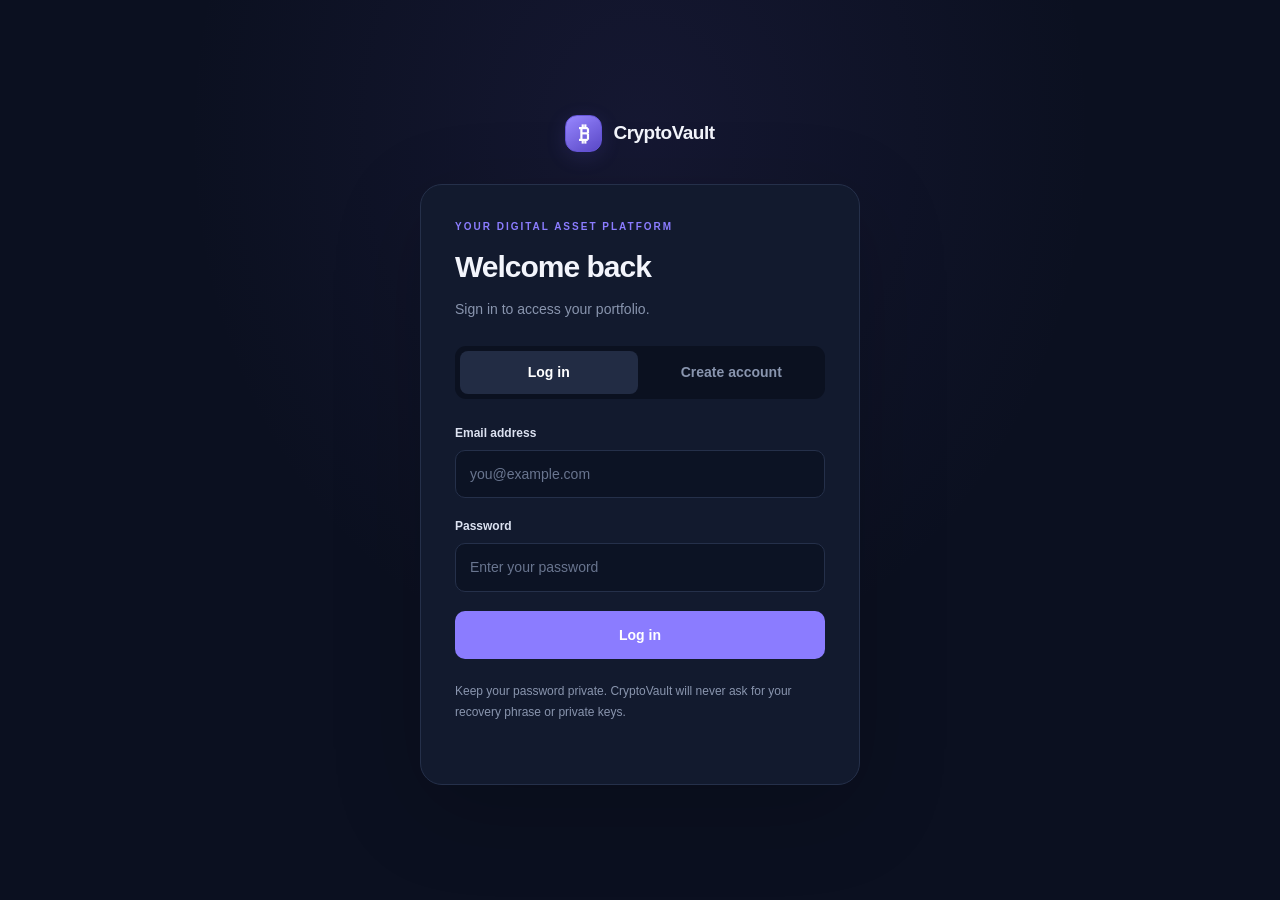
==== cryptovault/index.html @ 22710cfb "Add files via upload" ====
<!DOCTYPE html>
<html lang="en">
<head>
  <meta charset="UTF-8">
  <meta name="viewport" content="width=device-width, initial-scale=1.0">
  <meta name="theme-color" content="#0b1020">
  <title>CryptoVault | Portfolio</title>
  <link rel="stylesheet" href="style.css">
  <script type="module" src="script.js"></script>
</head>
<body>
  <section id="auth-view" class="auth-screen">
    <div class="auth-brand">
      <span class="brand-mark">₿</span>
      <span>CryptoVault</span>
    </div>

    <div class="auth-panel">
      <p class="eyebrow">YOUR DIGITAL ASSET PLATFORM</p>
      <h1 id="auth-title">Welcome back</h1>
      <p class="muted">Sign in to access your portfolio.</p>

      <div class="tabs">
        <button id="login-tab" class="tab active" type="button">Log in</button>
        <button id="signup-tab" class="tab" type="button">Create account</button>
      </div>

      <form id="auth-form">
        <label for="email">Email address</label>
        <input id="email" name="email" type="email"
          autocomplete="email" placeholder="you@example.com" required>

        <label for="password">Password</label>
        <input id="password" name="password" type="password"
          autocomplete="current-password" minlength="8"
          placeholder="Enter your password" required>

        <button id="submit-btn" class="primary" type="submit">Log in</button>
      </form>

      <p id="auth-message" class="message" role="status" aria-live="polite"></p>
      <p class="small muted">Keep your password private. CryptoVault will never ask for your recovery phrase or private keys.</p>
    </div>
  </section>
  <div id="wallet-view" class="app-shell" hidden>
    <aside class="sidebar">
      <a class="brand" href="./">
        <span class="brand-mark">₿</span>
        <span>CryptoVault</span>
      </a>

      <p class="nav-label">WORKSPACE</p>
      <nav class="navigation" aria-label="Main navigation">
        <a class="nav-item active" href="#overview">▦ <span>Overview</span></a>
        <a class="nav-item" href="#assets">◈ <span>My assets</span></a>
        <a class="nav-item" href="#activity">↔ <span>Activity</span></a>
      </nav>

      <div class="sidebar-bottom">
        <div class="profile-avatar">CV</div>
        <div class="profile-details">
          <strong>My account</strong>
          <span id="sidebar-email">Signed in</span>
        </div>
        <button id="logout-btn" class="icon-button" type="button" aria-label="Log out" title="Log out">↗</button>
      </div>
    </aside>

    <main class="dashboard" id="overview">
      <header class="page-header">
        <div>
          <p class="eyebrow">YOUR WORKSPACE</p>
          <h1>Overview</h1>
          <p class="muted">Welcome back, <span id="user-email"></span></p>
        </div>
        <div class="account-pill"><span class="status-dot"></span> Account active</div>
      </header>

      <section class="hero-card">
        <div class="hero-top">
          <div>
            <p class="hero-label">TOTAL PORTFOLIO VALUE</p>
            <p class="hero-value">$12,450.00</p>
            <span class="hero-caption">Illustrative USD valuation</span>
          </div>
          <div class="hero-symbol">₿</div>
        </div>

        <div class="hero-divider"></div>

        <div class="hero-bottom">
          <div>
            <span class="hero-caption">Portfolio</span>
            <strong>Asset overview</strong>
          </div>
          <a class="hero-link" href="#assets">View assets <span>→</span></a>
        </div>
      </section>

      <section class="stat-grid" aria-label="Portfolio summary">
        <article class="stat-card">
          <span class="stat-icon purple">◈</span>
          <p class="stat-label">Assets tracked</p>
          <h2>03</h2>
          <span class="stat-foot">Across your portfolio</span>
        </article>

        <article class="stat-card">
          <span class="stat-icon blue">↔</span>
          <p class="stat-label">Activity records</p>
          <h2>02</h2>
          <span class="stat-foot">Illustrative entries</span>
        </article>

        <article class="stat-card">
          <span class="stat-icon green">✓</span>
          <p class="stat-label">Account status</p>
          <h2 class="status-text">Active</h2>
          <span class="stat-foot">Signed-in session</span>
        </article>
      </section>

      <section id="assets" class="content-section">
        <div class="section-header">
          <div>
            <h2>Your assets</h2>
            <p class="muted">A breakdown of the portfolio</p>
          </div>
          <span class="subtle-tag">3 assets</span>
        </div>

        <div class="asset-table">
          <div class="table-head">
            <span>ASSET</span>
            <span>QUANTITY</span>
            <span>VALUE</span>
          </div>

          <article class="asset-row">
            <div class="asset-name">
              <span class="coin bitcoin">₿</span>
              <div><strong>Bitcoin</strong><span>BTC</span></div>
            </div>
            <span class="quantity">0.1200 BTC</span>
            <strong class="asset-value">$8,100.00</strong>
          </article>

          <article class="asset-row">
            <div class="asset-name">
              <span class="coin ethereum">Ξ</span>
              <div><strong>Ethereum</strong><span>ETH</span></div>
            </div>
            <span class="quantity">1.5000 ETH</span>
            <strong class="asset-value">$3,600.00</strong>
          </article>

          <article class="asset-row">
            <div class="asset-name">
              <span class="coin solana">◎</span>
              <div><strong>Solana</strong><span>SOL</span></div>
            </div>
            <span class="quantity">5.0000 SOL</span>
            <strong class="asset-value">$750.00</strong>
          </article>
        </div>
      </section>

      <section id="activity" class="content-section">
        <div class="section-header">
          <div>
            <h2>Recent activity</h2>
            <p class="muted">Portfolio activity overview</p>
          </div>
        </div>

        <div class="activity-list">
          <article class="activity-row">
            <span class="activity-icon deposit">↓</span>
            <div class="activity-description">
              <strong>Bitcoin deposit</strong>
              <span>Illustrative entry · Not on blockchain</span>
            </div>
            <strong class="positive">+$500.00</strong>
          </article>

          <article class="activity-row">
            <span class="activity-icon transfer">↗</span>
            <div class="activity-description">
              <strong>Asset transfer</strong>
              <span>Illustrative entry · Not on blockchain</span>
            </div>
            <strong class="negative">−$120.00</strong>
          </article>
        </div>
      </section>

      <footer class="dashboard-footer">
        <span>© 2026 CryptoVault</span>
        <span>Portfolio values are illustrative, not live financial balances.</span>
      </footer>
    </main>
  </div>
</body>
</html>
---- cryptovault/style.css ----
:root {
  --bg: #0b1020;
  --sidebar: #0e1426;
  --surface: #121a2e;
  --surface-hover: #18223a;
  --border: #25304a;
  --text: #f3f5fc;
  --muted: #8995ae;
  --accent: #8b7cff;
  --accent-hover: #a195ff;
  --green: #40d9a2;
  --red: #ff7185;
  --radius: 16px;
}

* {
  box-sizing: border-box;
}

html {
  scroll-behavior: smooth;
}

body {
  margin: 0;
  background: var(--bg);
  color: var(--text);
  font-family: Inter, -apple-system, BlinkMacSystemFont,
    "Segoe UI", sans-serif;
  font-size: 14px;
  line-height: 1.6;
}

button,
input {
  font: inherit;
}

button,
a {
  -webkit-tap-highlight-color: transparent;
}

a {
  color: inherit;
  text-decoration: none;
}

button {
  cursor: pointer;
}

[hidden] {
  display: none !important;
}

.muted {
  color: var(--muted);
}

.small {
  font-size: 12px;
}

.eyebrow {
  margin: 0 0 8px;
  color: var(--accent);
  font-size: 10px;
  font-weight: 800;
  letter-spacing: 2px;
}

/* BRAND */

.brand,
.auth-brand {
  display: flex;
  align-items: center;
  gap: 11px;
  font-size: 19px;
  font-weight: 750;
  letter-spacing: -0.5px;
}

.brand-mark {
  display: grid;
  width: 37px;
  height: 37px;
  place-items: center;
  border: 1px solid #6555d9;
  border-radius: 12px;
  background: linear-gradient(145deg, #9888ff, #5b49c9);
  color: white;
  font-size: 21px;
  box-shadow: 0 5px 20px #7765ff25;
}

/* AUTHENTICATION SCREEN */

.auth-screen {
  display: flex;
  min-height: 100vh;
  flex-direction: column;
  align-items: center;
  justify-content: center;
  padding: 30px 20px;
  background:
    radial-gradient(ellipse at 50% 15%, #5647a522, transparent 50%),
    var(--bg);
}

.auth-brand {
  margin-bottom: 32px;
}

.auth-panel {
  width: 100%;
  max-width: 440px;
  padding: 34px;
  border: 1px solid var(--border);
  border-radius: 22px;
  background: var(--surface);
  box-shadow: 0 25px 90px #00000030;
}

.auth-panel h1 {
  margin: 0;
  font-size: 30px;
  letter-spacing: -1px;
}

.auth-panel > .muted {
  margin: 7px 0 26px;
}

.tabs {
  display: grid;
  grid-template-columns: 1fr 1fr;
  gap: 5px;
  padding: 5px;
  margin-bottom: 25px;
  border-radius: 11px;
  background: #0b1120;
}

.tab {
  padding: 10px;
  border: 0;
  border-radius: 8px;
  background: transparent;
  color: var(--muted);
  font-weight: 650;
}

.tab.active {
  background: #222c44;
  color: white;
}

#auth-form {
  display: flex;
  flex-direction: column;
}

#auth-form label {
  margin: 0 0 7px;
  color: #dce2f1;
  font-size: 12px;
  font-weight: 650;
}

#auth-form input {
  width: 100%;
  min-height: 48px;
  margin-bottom: 19px;
  padding: 12px 14px;
  border: 1px solid var(--border);
  border-radius: 10px;
  outline: none;
  background: #0c1324;
  color: white;
  transition: border-color 0.2s, box-shadow 0.2s;
}

#auth-form input::placeholder {
  color: #69758f;
}

#auth-form input:focus {
  border-color: var(--accent);
  box-shadow: 0 0 0 3px #8b7cff20;
}

.primary {
  min-height: 48px;
  border: 0;
  border-radius: 10px;
  background: var(--accent);
  color: white;
  font-weight: 750;
  transition: background 0.2s, transform 0.2s;
}

.primary:hover {
  background: var(--accent-hover);
  transform: translateY(-1px);
}

.primary:disabled {
  cursor: not-allowed;
  opacity: 0.6;
  transform: none;
}

.message {
  color: var(--muted);
  font-size: 12px;
  overflow-wrap: anywhere;
}

.auth-panel > .small {
  margin-top: 22px;
  line-height: 1.8;
}

/* APPLICATION LAYOUT */

.app-shell {
  min-height: 100vh;
}

.sidebar {
  position: fixed;
  inset: 0 auto 0 0;
  z-index: 5;
  display: flex;
  width: 250px;
  flex-direction: column;
  padding: 30px 20px 18px;
  border-right: 1px solid var(--border);
  background: var(--sidebar);
}

.sidebar .brand {
  margin: 0 0 48px 4px;
}

.nav-label {
  margin: 0 0 13px 10px;
  color: #65718a;
  font-size: 10px;
  font-weight: 800;
  letter-spacing: 1.7px;
}

.navigation {
  display: flex;
  flex-direction: column;
  gap: 7px;
}

.nav-item {
  display: flex;
  min-height: 45px;
  align-items: center;
  gap: 13px;
  padding: 0 13px;
  border: 1px solid transparent;
  border-radius: 10px;
  color: var(--muted);
  font-weight: 600;
  transition: 0.2s;
}

.nav-item:hover {
  background: var(--surface-hover);
  color: white;
}

.nav-item.active {
  border-color: #8b7cff20;
  background: #8b7cff18;
  color: #b9afff;
}

.sidebar-bottom {
  display: flex;
  align-items: center;
  gap: 10px;
  margin-top: auto;
  padding-top: 19px;
  border-top: 1px solid var(--border);
}

.profile-avatar {
  display: grid;
  width: 37px;
  height: 37px;
  flex-shrink: 0;
  place-items: center;
  border-radius: 12px;
  background: #27324b;
  color: #c3baff;
  font-size: 12px;
  font-weight: 800;
}

.profile-details {
  display: flex;
  min-width: 0;
  flex: 1;
  flex-direction: column;
}

.profile-details strong {
  font-size: 12px;
}

.profile-details span {
  overflow: hidden;
  color: var(--muted);
  font-size: 10px;
  text-overflow: ellipsis;
  white-space: nowrap;
}

.icon-button {
  width: 32px;
  height: 32px;
  border: 1px solid var(--border);
  border-radius: 8px;
  background: transparent;
  color: var(--muted);
}

.icon-button:hover {
  background: var(--surface-hover);
  color: white;
}

/* MAIN DASHBOARD */

.dashboard {
  width: min(100% - 250px, 1450px);
  margin-left: 250px;
  padding: 42px clamp(24px, 4vw, 60px) 22px;
}

.page-header {
  display: flex;
  align-items: center;
  justify-content: space-between;
  gap: 20px;
  margin-bottom: 30px;
}

.page-header h1 {
  margin: 0;
  font-size: clamp(27px, 3vw, 35px);
  letter-spacing: -1.2px;
}

.page-header .muted {
  margin: 5px 0 0;
  overflow-wrap: anywhere;
}

.account-pill {
  display: flex;
  align-items: center;
  gap: 9px;
  padding: 9px 13px;
  border: 1px solid var(--border);
  border-radius: 30px;
  background: var(--surface);
  color: #d0d7e8;
  font-size: 11px;
  white-space: nowrap;
}

.status-dot {
  width: 7px;
  height: 7px;
  border-radius: 50%;
  background: var(--green);
  box-shadow: 0 0 12px #40d9a255;
}

/* PORTFOLIO CARD */

.hero-card {
  position: relative;
  overflow: hidden;
  padding: 30px;
  border: 1px solid #a79aff35;
  border-radius: var(--radius);
  background:
    radial-gradient(ellipse at 90% 10%, #a49aff35, transparent 45%),
    linear-gradient(120deg, #24204a, #171e38 65%, #202849);
}

.hero-card::after {
  position: absolute;
  top: -80px;
  right: -35px;
  width: 260px;
  height: 260px;
  border: 1px solid #c2b8ff12;
  border-radius: 50%;
  content: "";
  pointer-events: none;
}

.hero-top,
.hero-bottom {
  position: relative;
  z-index: 1;
  display: flex;
  align-items: center;
  justify-content: space-between;
  gap: 20px;
}

.hero-label {
  margin: 0 0 8px;
  color: #c0b9ef;
  font-size: 10px;
  font-weight: 800;
  letter-spacing: 1.5px;
}

.hero-value {
  margin: 0;
  font-size: clamp(32px, 4vw, 46px);
  font-weight: 750;
  letter-spacing: -1.8px;
  line-height: 1.3;
}

.hero-caption {
  display: block;
  margin-top: 6px;
  color: #a4acc5;
  font-size: 11px;
}

.hero-symbol {
  display: grid;
  width: 57px;
  height: 57px;
  flex-shrink: 0;
  place-items: center;
  border: 1px solid #ffffff20;
  border-radius: 17px;
  background: #ffffff0d;
  color: #d3caff;
  font-size: 32px;
}

.hero-divider {
  height: 1px;
  margin: 26px 0 20px;
  background: #ffffff17;
}

.hero-bottom strong {
  display: block;
  margin-top: 2px;
  font-size: 13px;
}

.hero-link {
  color: #c8c0ff;
  font-size: 12px;
  font-weight: 700;
}

.hero-link span {
  margin-left: 6px;
}

.hero-link:hover {
  color: white;
}

/* SUMMARY CARDS */

.stat-grid {
  display: grid;
  grid-template-columns: repeat(3, minmax(0, 1fr));
  gap: 17px;
  margin-top: 22px;
}

.stat-card {
  min-width: 0;
  padding: 21px;
  border: 1px solid var(--border);
  border-radius: 14px;
  background: var(--surface);
  transition: border-color 0.2s, transform 0.2s;
}

.stat-card:hover {
  transform: translateY(-2px);
  border-color: #4a456f;
}

.stat-icon {
  display: grid;
  width: 34px;
  height: 34px;
  place-items: center;
  border-radius: 10px;
  font-size: 17px;
}

.stat-icon.purple {
  background: #8b7cff20;
  color: #ad9fff;
}

.stat-icon.blue {
  background: #5f9bff1c;
  color: #7eb4ff;
}

.stat-icon.green {
  background: #40d9a21c;
  color: var(--green);
}

.stat-label {
  margin: 15px 0 3px;
  color: var(--muted);
  font-size: 12px;
}

.stat-card h2 {
  margin: 0;
  font-size: 25px;
  letter-spacing: -0.5px;
}

.stat-card .status-text {
  color: var(--green);
  font-size: 22px;
}

.stat-foot {
  display: block;
  margin-top: 4px;
  color: #75819b;
  font-size: 10px;
}

/* CONTENT SECTIONS */

.content-section {
  margin-top: 36px;
  scroll-margin-top: 25px;
}

.section-header {
  display: flex;
  align-items: center;
  justify-content: space-between;
  gap: 15px;
  margin-bottom: 17px;
}

.section-header h2 {
  margin: 0;
  font-size: 19px;
  letter-spacing: -0.5px;
}

.section-header .muted {
  margin: 3px 0 0;
  font-size: 12px;
}

.subtle-tag {
  padding: 6px 10px;
  border: 1px solid var(--border);
  border-radius: 8px;
  color: var(--muted);
  font-size: 11px;
}

/* ASSET TABLE */

.asset-table {
  overflow: hidden;
  border: 1px solid var(--border);
  border-radius: 14px;
  background: var(--surface);
}

.table-head,
.asset-row {
  display: grid;
  grid-template-columns: minmax(160px, 1.5fr) minmax(110px, 1fr) minmax(115px, 1fr);
  align-items: center;
  gap: 15px;
  padding: 16px 21px;
}

.table-head {
  border-bottom: 1px solid var(--border);
  background: #ffffff03;
  color: #75819b;
  font-size: 9px;
  font-weight: 800;
  letter-spacing: 1.1px;
}

.table-head span:last-child,
.asset-value {
  text-align: right;
}

.asset-row {
  min-height: 76px;
  border-bottom: 1px solid #25304a99;
  transition: background 0.2s;
}

.asset-row:last-child {
  border-bottom: 0;
}

.asset-row:hover {
  background: var(--surface-hover);
}

.asset-name {
  display: flex;
  min-width: 0;
  align-items: center;
  gap: 12px;
}

.coin {
  display: grid;
  width: 39px;
  height: 39px;
  flex-shrink: 0;
  place-items: center;
  border-radius: 50%;
  font-size: 21px;
  font-weight: 700;
}

.coin.bitcoin {
  background: #f7931a20;
  color: #f7a43e;
}

.coin.ethereum {
  background: #8997ff20;
  color: #9daaff;
}

.coin.solana {
  background: #40d9a218;
  color: #69e3be;
}

.asset-name div {
  display: flex;
  min-width: 0;
  flex-direction: column;
}

.asset-name strong,
.asset-value {
  font-size: 12px;
}

.asset-name div span,
.quantity {
  color: var(--muted);
  font-size: 11px;
}

.quantity {
  overflow-wrap: anywhere;
}

/* ACTIVITY */

.activity-list {
  overflow: hidden;
  border: 1px solid var(--border);
  border-radius: 14px;
  background: var(--surface);
}

.activity-row {
  display: flex;
  align-items: center;
  gap: 14px;
  min-height: 77px;
  padding: 16px 20px;
  border-bottom: 1px solid #25304a99;
}

.activity-row:last-child {
  border-bottom: 0;
}

.activity-icon {
  display: grid;
  width: 38px;
  height: 38px;
  flex-shrink: 0;
  place-items: center;
  border-radius: 12px;
  font-size: 18px;
}

.activity-icon.deposit {
  background: #40d9a21a;
  color: var(--green);
}

.activity-icon.transfer {
  background: #8b7cff1d;
  color: #a99bff;
}

.activity-description {
  display: flex;
  min-width: 0;
  flex: 1;
  flex-direction: column;
}

.activity-description strong {
  font-size: 12px;
}

.activity-description span {
  color: var(--muted);
  font-size: 10px;
}

.positive,
.negative {
  flex-shrink: 0;
  font-size: 12px;
}

.positive {
  color: var(--green);
}

.negative {
  color: #d9deed;
}

.data-disclaimer {
  margin: 15px 0 0;
  color: #77839c;
  font-size: 10px;
  line-height: 1.7;
}

/* FOOTER */

.dashboard-footer {
  display: flex;
  justify-content: space-between;
  gap: 16px;
  margin-top: 40px;
  padding-top: 18px;
  border-top: 1px solid var(--border);
  color: #75819b;
  font-size: 10px;
}

.brand-footer {
  color: #c3cbe0;
  font-weight: 700;
}

/* TABLET */

@media (max-width: 1050px) {
  .sidebar {
    width: 215px;
    padding-right: 15px;
    padding-left: 15px;
  }

  .dashboard {
    width: calc(100% - 215px);
    margin-left: 215px;
    padding-right: 25px;
    padding-left: 25px;
  }

  .stat-grid {
    gap: 10px;
  }

  .stat-card {
    padding: 16px;
  }

  .table-head,
  .asset-row {
    grid-template-columns: minmax(120px, 1.2fr) minmax(95px, 1fr) minmax(100px, 1fr);
    gap: 9px;
    padding-right: 13px;
    padding-left: 13px;
  }
}

/* MOBILE */

@media (max-width: 720px) {
  .auth-panel {
    padding: 25px 20px;
  }

  .sidebar {
    position: static;
    width: 100%;
    padding: 16px 20px;
    border-right: 0;
    border-bottom: 1px solid var(--border);
  }

  .sidebar .brand {
    margin: 0 0 15px;
  }

  .nav-label {
    display: none;
  }

  .navigation {
    flex-direction: row;
    gap: 7px;
  }

  .nav-item {
    min-height: 40px;
    flex: 1;
    justify-content: center;
    gap: 7px;
    padding: 0 8px;
    font-size: 11px;
  }

  .sidebar-bottom {
    margin-top: 14px;
    padding-top: 12px;
  }

  .dashboard {
    width: 100%;
    margin: 0;
    padding: 27px 17px 18px;
  }

  .page-header {
    align-items: flex-start;
    flex-direction: column;
    gap: 13px;
    margin-bottom: 22px;
  }

  .page-header h1 {
    font-size: 29px;
  }

  .hero-card {
    padding: 23px 19px;
  }

  .hero-value {
    font-size: 34px;
  }

  .hero-symbol {
    width: 45px;
    height: 45px;
    border-radius: 13px;
    font-size: 26px;
  }

  .stat-grid {
    grid-template-columns: 1fr;
    gap: 10px;
    margin-top: 14px;
  }

  .stat-card {
    display: grid;
    grid-template-columns: 38px 1fr auto;
    align-items: center;
    gap: 0 12px;
    padding: 14px;
  }

  .stat-icon {
    grid-row: span 2;
  }

  .stat-label {
    margin: 0;
  }

  .stat-card h2 {
    grid-column: 3;
    grid-row: 1 / span 2;
    font-size: 22px;
  }

  .stat-card .status-text {
    font-size: 18px;
  }

  .stat-foot {
    margin-top: 2px;
  }

  .content-section {
    margin-top: 29px;
  }

  .table-head {
    display: none;
  }

  .asset-row {
    grid-template-columns: minmax(0, 1fr) auto;
    gap: 5px 10px;
    padding: 15px 12px;
  }

  .asset-name {
    grid-row: span 2;
    gap: 9px;
  }

  .coin {
    width: 35px;
    height: 35px;
    font-size: 19px;
  }

  .asset-value {
    grid-column: 2;
    grid-row: 1;
  }

  .quantity {
    grid-column: 2;
    grid-row: 2;
    text-align: right;
  }

  .activity-row {
    gap: 10px;
    padding: 14px 12px;
  }

  .activity-icon {
    width: 33px;
    height: 33px;
  }

  .activity-description strong,
  .positive,
  .negative {
    font-size: 11px;
  }

  .activity-description span {
    font-size: 9px;
  }

  .dashboard-footer {
    flex-direction: column;
    gap: 5px;
    margin-top: 30px;
  }
}

@media (max-width: 380px) {
  .nav-item {
    gap: 4px;
    font-size: 10px;
  }

  .account-pill {
    font-size: 10px;
  }

  .hero-value {
    font-size: 29px;
  }

  .asset-name strong {
    font-size: 11px;
  }
}
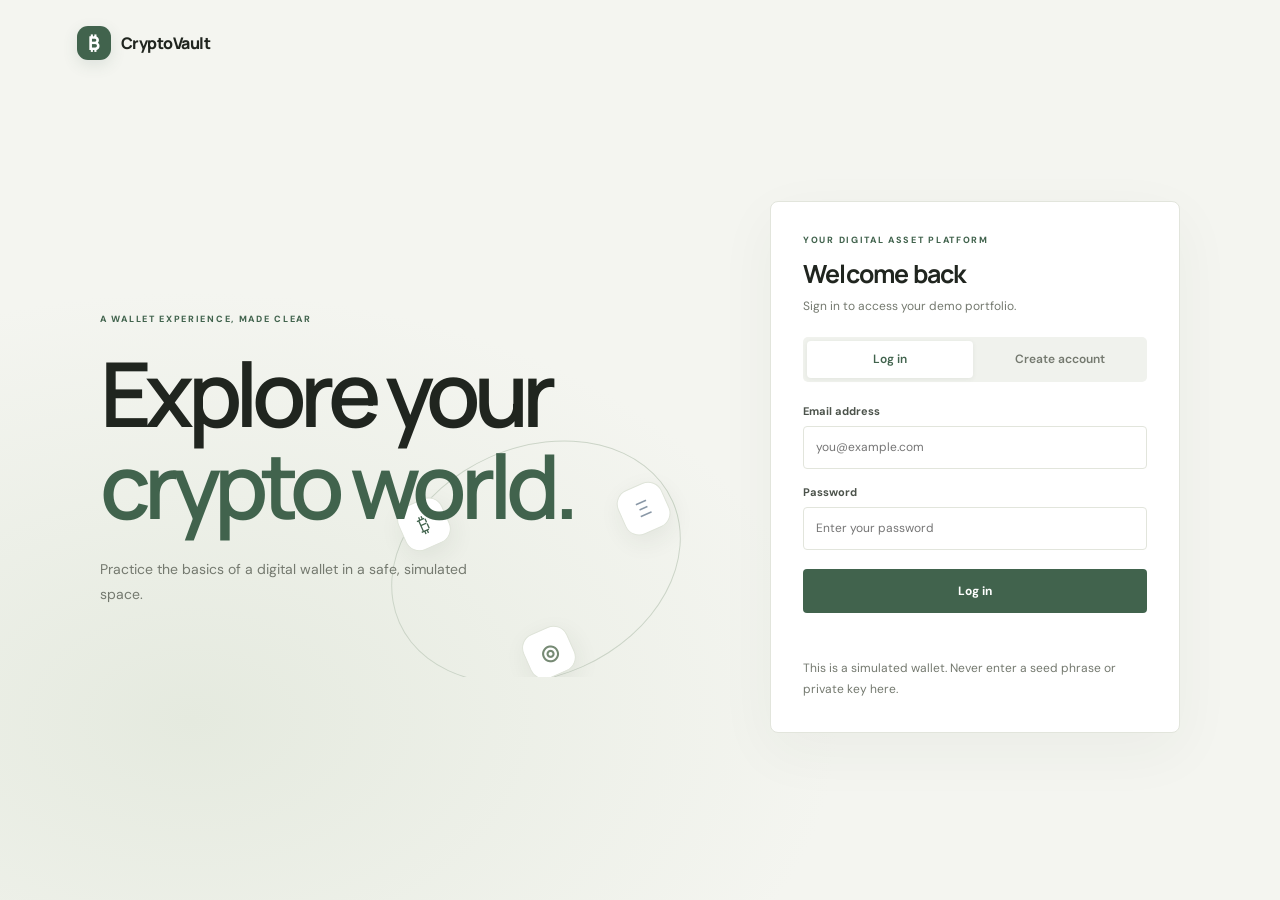
==== commit 50ac72b7: "Add files via upload" ====
--- a/cryptovault/index.html
+++ b/cryptovault/index.html
@@ -1,204 +1,92 @@
-<!DOCTYPE html>
-<html lang="en">
-<head>
-  <meta charset="UTF-8">
-  <meta name="viewport" content="width=device-width, initial-scale=1.0">
-  <meta name="theme-color" content="#0b1020">
-  <title>CryptoVault | Portfolio</title>
-  <link rel="stylesheet" href="style.css">
-  <script type="module" src="script.js"></script>
-</head>
-<body>
-  <section id="auth-view" class="auth-screen">
-    <div class="auth-brand">
-      <span class="brand-mark">₿</span>
-      <span>CryptoVault</span>
-    </div>
-
-    <div class="auth-panel">
-      <p class="eyebrow">YOUR DIGITAL ASSET PLATFORM</p>
-      <h1 id="auth-title">Welcome back</h1>
-      <p class="muted">Sign in to access your portfolio.</p>
-
-      <div class="tabs">
-        <button id="login-tab" class="tab active" type="button">Log in</button>
-        <button id="signup-tab" class="tab" type="button">Create account</button>
-      </div>
-
-      <form id="auth-form">
-        <label for="email">Email address</label>
-        <input id="email" name="email" type="email"
-          autocomplete="email" placeholder="you@example.com" required>
-
-        <label for="password">Password</label>
-        <input id="password" name="password" type="password"
-          autocomplete="current-password" minlength="8"
-          placeholder="Enter your password" required>
-
-        <button id="submit-btn" class="primary" type="submit">Log in</button>
-      </form>
-
-      <p id="auth-message" class="message" role="status" aria-live="polite"></p>
-      <p class="small muted">Keep your password private. CryptoVault will never ask for your recovery phrase or private keys.</p>
-    </div>
-  </section>
-  <div id="wallet-view" class="app-shell" hidden>
-    <aside class="sidebar">
-      <a class="brand" href="./">
-        <span class="brand-mark">₿</span>
-        <span>CryptoVault</span>
-      </a>
-
-      <p class="nav-label">WORKSPACE</p>
-      <nav class="navigation" aria-label="Main navigation">
-        <a class="nav-item active" href="#overview">▦ <span>Overview</span></a>
-        <a class="nav-item" href="#assets">◈ <span>My assets</span></a>
-        <a class="nav-item" href="#activity">↔ <span>Activity</span></a>
-      </nav>
-
-      <div class="sidebar-bottom">
-        <div class="profile-avatar">CV</div>
-        <div class="profile-details">
-          <strong>My account</strong>
-          <span id="sidebar-email">Signed in</span>
-        </div>
-        <button id="logout-btn" class="icon-button" type="button" aria-label="Log out" title="Log out">↗</button>
-      </div>
-    </aside>
-
-    <main class="dashboard" id="overview">
-      <header class="page-header">
-        <div>
-          <p class="eyebrow">YOUR WORKSPACE</p>
-          <h1>Overview</h1>
-          <p class="muted">Welcome back, <span id="user-email"></span></p>
-        </div>
-        <div class="account-pill"><span class="status-dot"></span> Account active</div>
-      </header>
-
-      <section class="hero-card">
-        <div class="hero-top">
-          <div>
-            <p class="hero-label">TOTAL PORTFOLIO VALUE</p>
-            <p class="hero-value">$12,450.00</p>
-            <span class="hero-caption">Illustrative USD valuation</span>
-          </div>
-          <div class="hero-symbol">₿</div>
-        </div>
-
-        <div class="hero-divider"></div>
-
-        <div class="hero-bottom">
-          <div>
-            <span class="hero-caption">Portfolio</span>
-            <strong>Asset overview</strong>
-          </div>
-          <a class="hero-link" href="#assets">View assets <span>→</span></a>
-        </div>
-      </section>
-
-      <section class="stat-grid" aria-label="Portfolio summary">
-        <article class="stat-card">
-          <span class="stat-icon purple">◈</span>
-          <p class="stat-label">Assets tracked</p>
-          <h2>03</h2>
-          <span class="stat-foot">Across your portfolio</span>
-        </article>
-
-        <article class="stat-card">
-          <span class="stat-icon blue">↔</span>
-          <p class="stat-label">Activity records</p>
-          <h2>02</h2>
-          <span class="stat-foot">Illustrative entries</span>
-        </article>
-
-        <article class="stat-card">
-          <span class="stat-icon green">✓</span>
-          <p class="stat-label">Account status</p>
-          <h2 class="status-text">Active</h2>
-          <span class="stat-foot">Signed-in session</span>
-        </article>
-      </section>
-
-      <section id="assets" class="content-section">
-        <div class="section-header">
-          <div>
-            <h2>Your assets</h2>
-            <p class="muted">A breakdown of the portfolio</p>
-          </div>
-          <span class="subtle-tag">3 assets</span>
-        </div>
-
-        <div class="asset-table">
-          <div class="table-head">
-            <span>ASSET</span>
-            <span>QUANTITY</span>
-            <span>VALUE</span>
-          </div>
-
-          <article class="asset-row">
-            <div class="asset-name">
-              <span class="coin bitcoin">₿</span>
-              <div><strong>Bitcoin</strong><span>BTC</span></div>
-            </div>
-            <span class="quantity">0.1200 BTC</span>
-            <strong class="asset-value">$8,100.00</strong>
-          </article>
-
-          <article class="asset-row">
-            <div class="asset-name">
-              <span class="coin ethereum">Ξ</span>
-              <div><strong>Ethereum</strong><span>ETH</span></div>
-            </div>
-            <span class="quantity">1.5000 ETH</span>
-            <strong class="asset-value">$3,600.00</strong>
-          </article>
-
-          <article class="asset-row">
-            <div class="asset-name">
-              <span class="coin solana">◎</span>
-              <div><strong>Solana</strong><span>SOL</span></div>
-            </div>
-            <span class="quantity">5.0000 SOL</span>
-            <strong class="asset-value">$750.00</strong>
-          </article>
-        </div>
-      </section>
-
-      <section id="activity" class="content-section">
-        <div class="section-header">
-          <div>
-            <h2>Recent activity</h2>
-            <p class="muted">Portfolio activity overview</p>
-          </div>
-        </div>
-
-        <div class="activity-list">
-          <article class="activity-row">
-            <span class="activity-icon deposit">↓</span>
-            <div class="activity-description">
-              <strong>Bitcoin deposit</strong>
-              <span>Illustrative entry · Not on blockchain</span>
-            </div>
-            <strong class="positive">+$500.00</strong>
-          </article>
-
-          <article class="activity-row">
-            <span class="activity-icon transfer">↗</span>
-            <div class="activity-description">
-              <strong>Asset transfer</strong>
-              <span>Illustrative entry · Not on blockchain</span>
-            </div>
-            <strong class="negative">−$120.00</strong>
-          </article>
-        </div>
-      </section>
-
-      <footer class="dashboard-footer">
-        <span>© 2026 CryptoVault</span>
-        <span>Portfolio values are illustrative, not live financial balances.</span>
-      </footer>
-    </main>
-  </div>
-</body>
-</html>+<!DOCTYPE html>
+<html lang="en">
+<head>
+  <meta charset="UTF-8">
+  <meta name="viewport" content="width=device-width, initial-scale=1.0">
+  <meta name="theme-color" content="#f4f5f0">
+  <meta name="description" content="CryptoVault demo wallet for exploring crypto portfolio actions.">
+  <title>CryptoVault — Demo Wallet</title>
+  <link rel="preconnect" href="https://fonts.googleapis.com">
+  <link rel="preconnect" href="https://fonts.gstatic.com" crossorigin>
+  <link href="https://fonts.googleapis.com/css2?family=DM+Sans:wght@400;500;600;700&family=Manrope:wght@400;500;600;700;800&display=swap" rel="stylesheet">
+  <link rel="stylesheet" href="style.css">
+  <script type="module" src="script.js"></script>
+</head>
+<body>
+  <section id="auth-view" class="auth-screen">
+    <a class="auth-brand" href="./"><span class="brand-mark">₿</span><span>CryptoVault</span></a>
+    <div class="auth-layout">
+      <div class="auth-intro"><p class="eyebrow">A WALLET EXPERIENCE, MADE CLEAR</p><h1>Explore your<br><em>crypto world.</em></h1><p>Practice the basics of a digital wallet in a safe, simulated space.</p><div class="auth-orbit" aria-hidden="true"><span>₿</span><i>Ξ</i><b>◎</b></div></div>
+      <div class="auth-panel">
+        <p class="eyebrow">YOUR DIGITAL ASSET PLATFORM</p>
+        <h2 id="auth-title">Welcome back</h2><p class="muted">Sign in to access your demo portfolio.</p>
+        <div class="tabs"><button id="login-tab" class="tab active" type="button">Log in</button><button id="signup-tab" class="tab" type="button">Create account</button></div>
+        <form id="auth-form">
+          <label for="email">Email address</label><input id="email" name="email" type="email" autocomplete="email" placeholder="you@example.com" required>
+          <label for="password">Password</label><input id="password" name="password" type="password" autocomplete="current-password" minlength="8" placeholder="Enter your password" required>
+          <button id="submit-btn" class="primary" type="submit">Log in</button>
+        </form>
+        <p id="auth-message" class="message" role="status" aria-live="polite"></p>
+        <p class="small muted">This is a simulated wallet. Never enter a seed phrase or private key here.</p>
+      </div>
+    </div>
+  </section>
+
+  <div id="wallet-view" class="app-shell" hidden>
+    <aside class="sidebar">
+      <a class="brand" href="./"><span class="brand-mark">₿</span><span>CryptoVault</span></a>
+      <p class="nav-label">WALLET</p>
+      <nav class="navigation" aria-label="Main navigation">
+        <a class="nav-item active" href="#overview">▦ <span>Overview</span></a>
+        <a class="nav-item" href="#assets">◈ <span>My assets</span></a>
+        <a class="nav-item" href="#activity">↔ <span>Activity</span></a>
+      </nav>
+      <div class="sidebar-bottom"><div class="profile-avatar">CV</div><div class="profile-details"><strong>My account</strong><span id="sidebar-email">Signed in</span></div><button id="logout-btn" class="icon-button" type="button" aria-label="Log out" title="Log out">↗</button></div>
+    </aside>
+
+    <main class="dashboard" id="overview">
+      <header class="page-header"><div><p class="eyebrow">YOUR WORKSPACE</p><h1>Wallet overview</h1><p class="muted">Welcome back, <span id="user-email"></span></p></div><div class="account-pill"><span class="status-dot"></span> Account active</div></header>
+      <section class="demo-banner" aria-label="Demo wallet notice"><span class="demo-badge">DEMO MODE</span><p>All balances, prices, and activity are simulated and saved in this browser. No real crypto is bought, sold, or sent.</p></section>
+
+      <section class="portfolio-card" aria-label="Portfolio value">
+        <div class="portfolio-glow" aria-hidden="true"></div>
+        <div class="portfolio-top"><div><p class="hero-label">TOTAL PORTFOLIO VALUE</p><p class="hero-value" id="portfolio-value">$0.00</p><span class="hero-caption">Sample USD prices · Not a live valuation</span></div><div class="portfolio-emblem">₿</div></div>
+        <div class="portfolio-divider"></div>
+        <div class="quick-actions"><button class="action-button action-primary" type="button" data-action="buy"><span>＋</span> Buy</button><button class="action-button" type="button" data-action="sell"><span>↗</span> Sell</button><button class="action-button" type="button" data-action="send"><span>➤</span> Send</button></div>
+      </section>
+
+      <section class="stat-grid" aria-label="Portfolio summary">
+        <article class="stat-card"><span class="stat-icon green">＄</span><p class="stat-label">Demo cash</p><h2 id="cash-value">$0.00</h2><span class="stat-foot">Available for simulated buys</span></article>
+        <article class="stat-card"><span class="stat-icon blue">◈</span><p class="stat-label">Assets held</p><h2 id="asset-count">0</h2><span class="stat-foot">Across your wallet</span></article>
+        <article class="stat-card"><span class="stat-icon purple">↔</span><p class="stat-label">Activity records</p><h2 id="activity-count">0</h2><span class="stat-foot">Saved demo receipts</span></article>
+      </section>
+      <p id="wallet-message" class="wallet-message" role="status" aria-live="polite"></p>
+
+      <section id="assets" class="content-section">
+        <div class="section-header"><div><p class="eyebrow">YOUR PORTFOLIO</p><h2>Your assets</h2><p class="muted">Sample prices are fixed for this demo.</p></div><span class="subtle-tag">3 demo assets</span></div>
+        <div class="asset-table"><div class="table-head"><span>ASSET</span><span>QUANTITY</span><span>PRICE</span><span>VALUE</span></div><div id="asset-list"></div></div>
+      </section>
+
+      <section id="activity" class="content-section">
+        <div class="section-header activity-heading"><div><p class="eyebrow">YOUR HISTORY</p><h2>Recent activity</h2><p class="muted">Each entry includes a demo receipt reference.</p></div><button id="export-activity" class="export-button" type="button">Download activity</button></div>
+        <div id="activity-list" class="activity-list"></div>
+      </section>
+      <footer class="dashboard-footer"><span>© 2026 CryptoVault</span><span>Simulated demo activity · Not recorded on a blockchain</span></footer>
+    </main>
+  </div>
+
+  <dialog id="transaction-dialog" class="transaction-dialog">
+    <form id="transaction-form" class="transaction-form">
+      <div class="dialog-header"><div><p class="eyebrow">SIMULATED TRANSACTION</p><h2 id="dialog-title">Buy crypto</h2></div><button id="close-dialog" class="close-dialog" type="button" aria-label="Close">×</button></div>
+      <p id="dialog-description" class="dialog-description"></p>
+      <label for="transaction-asset">Choose asset</label><select id="transaction-asset" required></select>
+      <div id="amount-label-wrap"><label id="amount-label" for="transaction-amount">Amount in USD</label><div class="amount-input-wrap"><span id="amount-prefix">$</span><input id="transaction-amount" type="number" min="0.000001" step="any" placeholder="0.00" required></div></div>
+      <div id="recipient-wrap" hidden><label for="recipient">Demo recipient</label><input id="recipient" type="text" maxlength="60" placeholder="e.g. Maya (demo recipient)"></div>
+      <p id="transaction-hint" class="transaction-hint"></p>
+      <p id="transaction-error" class="transaction-error" role="alert" aria-live="polite"></p>
+      <div class="dialog-actions"><button id="cancel-transaction" class="cancel-button" type="button">Cancel</button><button id="confirm-transaction" class="confirm-button" type="submit">Confirm demo buy</button></div>
+      <p class="dialog-disclaimer">Demo only. This action does not move real funds.</p>
+    </form>
+  </dialog>
+</body>
+</html>
--- a/cryptovault/style.css
+++ b/cryptovault/style.css
@@ -1,1012 +1,16 @@
-
-:root {
-  --bg: #0b1020;
-  --sidebar: #0e1426;
-  --surface: #121a2e;
-  --surface-hover: #18223a;
-  --border: #25304a;
-  --text: #f3f5fc;
-  --muted: #8995ae;
-  --accent: #8b7cff;
-  --accent-hover: #a195ff;
-  --green: #40d9a2;
-  --red: #ff7185;
-  --radius: 16px;
-}
-
-* {
-  box-sizing: border-box;
-}
-
-html {
-  scroll-behavior: smooth;
-}
-
-body {
-  margin: 0;
-  background: var(--bg);
-  color: var(--text);
-  font-family: Inter, -apple-system, BlinkMacSystemFont,
-    "Segoe UI", sans-serif;
-  font-size: 14px;
-  line-height: 1.6;
-}
-
-button,
-input {
-  font: inherit;
-}
-
-button,
-a {
-  -webkit-tap-highlight-color: transparent;
-}
-
-a {
-  color: inherit;
-  text-decoration: none;
-}
-
-button {
-  cursor: pointer;
-}
-
-[hidden] {
-  display: none !important;
-}
-
-.muted {
-  color: var(--muted);
-}
-
-.small {
-  font-size: 12px;
-}
-
-.eyebrow {
-  margin: 0 0 8px;
-  color: var(--accent);
-  font-size: 10px;
-  font-weight: 800;
-  letter-spacing: 2px;
-}
-
-/* BRAND */
-
-.brand,
-.auth-brand {
-  display: flex;
-  align-items: center;
-  gap: 11px;
-  font-size: 19px;
-  font-weight: 750;
-  letter-spacing: -0.5px;
-}
-
-.brand-mark {
-  display: grid;
-  width: 37px;
-  height: 37px;
-  place-items: center;
-  border: 1px solid #6555d9;
-  border-radius: 12px;
-  background: linear-gradient(145deg, #9888ff, #5b49c9);
-  color: white;
-  font-size: 21px;
-  box-shadow: 0 5px 20px #7765ff25;
-}
-
-/* AUTHENTICATION SCREEN */
-
-.auth-screen {
-  display: flex;
-  min-height: 100vh;
-  flex-direction: column;
-  align-items: center;
-  justify-content: center;
-  padding: 30px 20px;
-  background:
-    radial-gradient(ellipse at 50% 15%, #5647a522, transparent 50%),
-    var(--bg);
-}
-
-.auth-brand {
-  margin-bottom: 32px;
-}
-
-.auth-panel {
-  width: 100%;
-  max-width: 440px;
-  padding: 34px;
-  border: 1px solid var(--border);
-  border-radius: 22px;
-  background: var(--surface);
-  box-shadow: 0 25px 90px #00000030;
-}
-
-.auth-panel h1 {
-  margin: 0;
-  font-size: 30px;
-  letter-spacing: -1px;
-}
-
-.auth-panel > .muted {
-  margin: 7px 0 26px;
-}
-
-.tabs {
-  display: grid;
-  grid-template-columns: 1fr 1fr;
-  gap: 5px;
-  padding: 5px;
-  margin-bottom: 25px;
-  border-radius: 11px;
-  background: #0b1120;
-}
-
-.tab {
-  padding: 10px;
-  border: 0;
-  border-radius: 8px;
-  background: transparent;
-  color: var(--muted);
-  font-weight: 650;
-}
-
-.tab.active {
-  background: #222c44;
-  color: white;
-}
-
-#auth-form {
-  display: flex;
-  flex-direction: column;
-}
-
-#auth-form label {
-  margin: 0 0 7px;
-  color: #dce2f1;
-  font-size: 12px;
-  font-weight: 650;
-}
-
-#auth-form input {
-  width: 100%;
-  min-height: 48px;
-  margin-bottom: 19px;
-  padding: 12px 14px;
-  border: 1px solid var(--border);
-  border-radius: 10px;
-  outline: none;
-  background: #0c1324;
-  color: white;
-  transition: border-color 0.2s, box-shadow 0.2s;
-}
-
-#auth-form input::placeholder {
-  color: #69758f;
-}
-
-#auth-form input:focus {
-  border-color: var(--accent);
-  box-shadow: 0 0 0 3px #8b7cff20;
-}
-
-.primary {
-  min-height: 48px;
-  border: 0;
-  border-radius: 10px;
-  background: var(--accent);
-  color: white;
-  font-weight: 750;
-  transition: background 0.2s, transform 0.2s;
-}
-
-.primary:hover {
-  background: var(--accent-hover);
-  transform: translateY(-1px);
-}
-
-.primary:disabled {
-  cursor: not-allowed;
-  opacity: 0.6;
-  transform: none;
-}
-
-.message {
-  color: var(--muted);
-  font-size: 12px;
-  overflow-wrap: anywhere;
-}
-
-.auth-panel > .small {
-  margin-top: 22px;
-  line-height: 1.8;
-}
-
-/* APPLICATION LAYOUT */
-
-.app-shell {
-  min-height: 100vh;
-}
-
-.sidebar {
-  position: fixed;
-  inset: 0 auto 0 0;
-  z-index: 5;
-  display: flex;
-  width: 250px;
-  flex-direction: column;
-  padding: 30px 20px 18px;
-  border-right: 1px solid var(--border);
-  background: var(--sidebar);
-}
-
-.sidebar .brand {
-  margin: 0 0 48px 4px;
-}
-
-.nav-label {
-  margin: 0 0 13px 10px;
-  color: #65718a;
-  font-size: 10px;
-  font-weight: 800;
-  letter-spacing: 1.7px;
-}
-
-.navigation {
-  display: flex;
-  flex-direction: column;
-  gap: 7px;
-}
-
-.nav-item {
-  display: flex;
-  min-height: 45px;
-  align-items: center;
-  gap: 13px;
-  padding: 0 13px;
-  border: 1px solid transparent;
-  border-radius: 10px;
-  color: var(--muted);
-  font-weight: 600;
-  transition: 0.2s;
-}
-
-.nav-item:hover {
-  background: var(--surface-hover);
-  color: white;
-}
-
-.nav-item.active {
-  border-color: #8b7cff20;
-  background: #8b7cff18;
-  color: #b9afff;
-}
-
-.sidebar-bottom {
-  display: flex;
-  align-items: center;
-  gap: 10px;
-  margin-top: auto;
-  padding-top: 19px;
-  border-top: 1px solid var(--border);
-}
-
-.profile-avatar {
-  display: grid;
-  width: 37px;
-  height: 37px;
-  flex-shrink: 0;
-  place-items: center;
-  border-radius: 12px;
-  background: #27324b;
-  color: #c3baff;
-  font-size: 12px;
-  font-weight: 800;
-}
-
-.profile-details {
-  display: flex;
-  min-width: 0;
-  flex: 1;
-  flex-direction: column;
-}
-
-.profile-details strong {
-  font-size: 12px;
-}
-
-.profile-details span {
-  overflow: hidden;
-  color: var(--muted);
-  font-size: 10px;
-  text-overflow: ellipsis;
-  white-space: nowrap;
-}
-
-.icon-button {
-  width: 32px;
-  height: 32px;
-  border: 1px solid var(--border);
-  border-radius: 8px;
-  background: transparent;
-  color: var(--muted);
-}
-
-.icon-button:hover {
-  background: var(--surface-hover);
-  color: white;
-}
-
-/* MAIN DASHBOARD */
-
-.dashboard {
-  width: min(100% - 250px, 1450px);
-  margin-left: 250px;
-  padding: 42px clamp(24px, 4vw, 60px) 22px;
-}
-
-.page-header {
-  display: flex;
-  align-items: center;
-  justify-content: space-between;
-  gap: 20px;
-  margin-bottom: 30px;
-}
-
-.page-header h1 {
-  margin: 0;
-  font-size: clamp(27px, 3vw, 35px);
-  letter-spacing: -1.2px;
-}
-
-.page-header .muted {
-  margin: 5px 0 0;
-  overflow-wrap: anywhere;
-}
-
-.account-pill {
-  display: flex;
-  align-items: center;
-  gap: 9px;
-  padding: 9px 13px;
-  border: 1px solid var(--border);
-  border-radius: 30px;
-  background: var(--surface);
-  color: #d0d7e8;
-  font-size: 11px;
-  white-space: nowrap;
-}
-
-.status-dot {
-  width: 7px;
-  height: 7px;
-  border-radius: 50%;
-  background: var(--green);
-  box-shadow: 0 0 12px #40d9a255;
-}
-
-/* PORTFOLIO CARD */
-
-.hero-card {
-  position: relative;
-  overflow: hidden;
-  padding: 30px;
-  border: 1px solid #a79aff35;
-  border-radius: var(--radius);
-  background:
-    radial-gradient(ellipse at 90% 10%, #a49aff35, transparent 45%),
-    linear-gradient(120deg, #24204a, #171e38 65%, #202849);
-}
-
-.hero-card::after {
-  position: absolute;
-  top: -80px;
-  right: -35px;
-  width: 260px;
-  height: 260px;
-  border: 1px solid #c2b8ff12;
-  border-radius: 50%;
-  content: "";
-  pointer-events: none;
-}
-
-.hero-top,
-.hero-bottom {
-  position: relative;
-  z-index: 1;
-  display: flex;
-  align-items: center;
-  justify-content: space-between;
-  gap: 20px;
-}
-
-.hero-label {
-  margin: 0 0 8px;
-  color: #c0b9ef;
-  font-size: 10px;
-  font-weight: 800;
-  letter-spacing: 1.5px;
-}
-
-.hero-value {
-  margin: 0;
-  font-size: clamp(32px, 4vw, 46px);
-  font-weight: 750;
-  letter-spacing: -1.8px;
-  line-height: 1.3;
-}
-
-.hero-caption {
-  display: block;
-  margin-top: 6px;
-  color: #a4acc5;
-  font-size: 11px;
-}
-
-.hero-symbol {
-  display: grid;
-  width: 57px;
-  height: 57px;
-  flex-shrink: 0;
-  place-items: center;
-  border: 1px solid #ffffff20;
-  border-radius: 17px;
-  background: #ffffff0d;
-  color: #d3caff;
-  font-size: 32px;
-}
-
-.hero-divider {
-  height: 1px;
-  margin: 26px 0 20px;
-  background: #ffffff17;
-}
-
-.hero-bottom strong {
-  display: block;
-  margin-top: 2px;
-  font-size: 13px;
-}
-
-.hero-link {
-  color: #c8c0ff;
-  font-size: 12px;
-  font-weight: 700;
-}
-
-.hero-link span {
-  margin-left: 6px;
-}
-
-.hero-link:hover {
-  color: white;
-}
-
-/* SUMMARY CARDS */
-
-.stat-grid {
-  display: grid;
-  grid-template-columns: repeat(3, minmax(0, 1fr));
-  gap: 17px;
-  margin-top: 22px;
-}
-
-.stat-card {
-  min-width: 0;
-  padding: 21px;
-  border: 1px solid var(--border);
-  border-radius: 14px;
-  background: var(--surface);
-  transition: border-color 0.2s, transform 0.2s;
-}
-
-.stat-card:hover {
-  transform: translateY(-2px);
-  border-color: #4a456f;
-}
-
-.stat-icon {
-  display: grid;
-  width: 34px;
-  height: 34px;
-  place-items: center;
-  border-radius: 10px;
-  font-size: 17px;
-}
-
-.stat-icon.purple {
-  background: #8b7cff20;
-  color: #ad9fff;
-}
-
-.stat-icon.blue {
-  background: #5f9bff1c;
-  color: #7eb4ff;
-}
-
-.stat-icon.green {
-  background: #40d9a21c;
-  color: var(--green);
-}
-
-.stat-label {
-  margin: 15px 0 3px;
-  color: var(--muted);
-  font-size: 12px;
-}
-
-.stat-card h2 {
-  margin: 0;
-  font-size: 25px;
-  letter-spacing: -0.5px;
-}
-
-.stat-card .status-text {
-  color: var(--green);
-  font-size: 22px;
-}
-
-.stat-foot {
-  display: block;
-  margin-top: 4px;
-  color: #75819b;
-  font-size: 10px;
-}
-
-/* CONTENT SECTIONS */
-
-.content-section {
-  margin-top: 36px;
-  scroll-margin-top: 25px;
-}
-
-.section-header {
-  display: flex;
-  align-items: center;
-  justify-content: space-between;
-  gap: 15px;
-  margin-bottom: 17px;
-}
-
-.section-header h2 {
-  margin: 0;
-  font-size: 19px;
-  letter-spacing: -0.5px;
-}
-
-.section-header .muted {
-  margin: 3px 0 0;
-  font-size: 12px;
-}
-
-.subtle-tag {
-  padding: 6px 10px;
-  border: 1px solid var(--border);
-  border-radius: 8px;
-  color: var(--muted);
-  font-size: 11px;
-}
-
-/* ASSET TABLE */
-
-.asset-table {
-  overflow: hidden;
-  border: 1px solid var(--border);
-  border-radius: 14px;
-  background: var(--surface);
-}
-
-.table-head,
-.asset-row {
-  display: grid;
-  grid-template-columns: minmax(160px, 1.5fr) minmax(110px, 1fr) minmax(115px, 1fr);
-  align-items: center;
-  gap: 15px;
-  padding: 16px 21px;
-}
-
-.table-head {
-  border-bottom: 1px solid var(--border);
-  background: #ffffff03;
-  color: #75819b;
-  font-size: 9px;
-  font-weight: 800;
-  letter-spacing: 1.1px;
-}
-
-.table-head span:last-child,
-.asset-value {
-  text-align: right;
-}
-
-.asset-row {
-  min-height: 76px;
-  border-bottom: 1px solid #25304a99;
-  transition: background 0.2s;
-}
-
-.asset-row:last-child {
-  border-bottom: 0;
-}
-
-.asset-row:hover {
-  background: var(--surface-hover);
-}
-
-.asset-name {
-  display: flex;
-  min-width: 0;
-  align-items: center;
-  gap: 12px;
-}
-
-.coin {
-  display: grid;
-  width: 39px;
-  height: 39px;
-  flex-shrink: 0;
-  place-items: center;
-  border-radius: 50%;
-  font-size: 21px;
-  font-weight: 700;
-}
-
-.coin.bitcoin {
-  background: #f7931a20;
-  color: #f7a43e;
-}
-
-.coin.ethereum {
-  background: #8997ff20;
-  color: #9daaff;
-}
-
-.coin.solana {
-  background: #40d9a218;
-  color: #69e3be;
-}
-
-.asset-name div {
-  display: flex;
-  min-width: 0;
-  flex-direction: column;
-}
-
-.asset-name strong,
-.asset-value {
-  font-size: 12px;
-}
-
-.asset-name div span,
-.quantity {
-  color: var(--muted);
-  font-size: 11px;
-}
-
-.quantity {
-  overflow-wrap: anywhere;
-}
-
-/* ACTIVITY */
-
-.activity-list {
-  overflow: hidden;
-  border: 1px solid var(--border);
-  border-radius: 14px;
-  background: var(--surface);
-}
-
-.activity-row {
-  display: flex;
-  align-items: center;
-  gap: 14px;
-  min-height: 77px;
-  padding: 16px 20px;
-  border-bottom: 1px solid #25304a99;
-}
-
-.activity-row:last-child {
-  border-bottom: 0;
-}
-
-.activity-icon {
-  display: grid;
-  width: 38px;
-  height: 38px;
-  flex-shrink: 0;
-  place-items: center;
-  border-radius: 12px;
-  font-size: 18px;
-}
-
-.activity-icon.deposit {
-  background: #40d9a21a;
-  color: var(--green);
-}
-
-.activity-icon.transfer {
-  background: #8b7cff1d;
-  color: #a99bff;
-}
-
-.activity-description {
-  display: flex;
-  min-width: 0;
-  flex: 1;
-  flex-direction: column;
-}
-
-.activity-description strong {
-  font-size: 12px;
-}
-
-.activity-description span {
-  color: var(--muted);
-  font-size: 10px;
-}
-
-.positive,
-.negative {
-  flex-shrink: 0;
-  font-size: 12px;
-}
-
-.positive {
-  color: var(--green);
-}
-
-.negative {
-  color: #d9deed;
-}
-
-.data-disclaimer {
-  margin: 15px 0 0;
-  color: #77839c;
-  font-size: 10px;
-  line-height: 1.7;
-}
-
-/* FOOTER */
-
-.dashboard-footer {
-  display: flex;
-  justify-content: space-between;
-  gap: 16px;
-  margin-top: 40px;
-  padding-top: 18px;
-  border-top: 1px solid var(--border);
-  color: #75819b;
-  font-size: 10px;
-}
-
-.brand-footer {
-  color: #c3cbe0;
-  font-weight: 700;
-}
-
-/* TABLET */
-
-@media (max-width: 1050px) {
-  .sidebar {
-    width: 215px;
-    padding-right: 15px;
-    padding-left: 15px;
-  }
-
-  .dashboard {
-    width: calc(100% - 215px);
-    margin-left: 215px;
-    padding-right: 25px;
-    padding-left: 25px;
-  }
-
-  .stat-grid {
-    gap: 10px;
-  }
-
-  .stat-card {
-    padding: 16px;
-  }
-
-  .table-head,
-  .asset-row {
-    grid-template-columns: minmax(120px, 1.2fr) minmax(95px, 1fr) minmax(100px, 1fr);
-    gap: 9px;
-    padding-right: 13px;
-    padding-left: 13px;
-  }
-}
-
-/* MOBILE */
-
-@media (max-width: 720px) {
-  .auth-panel {
-    padding: 25px 20px;
-  }
-
-  .sidebar {
-    position: static;
-    width: 100%;
-    padding: 16px 20px;
-    border-right: 0;
-    border-bottom: 1px solid var(--border);
-  }
-
-  .sidebar .brand {
-    margin: 0 0 15px;
-  }
-
-  .nav-label {
-    display: none;
-  }
-
-  .navigation {
-    flex-direction: row;
-    gap: 7px;
-  }
-
-  .nav-item {
-    min-height: 40px;
-    flex: 1;
-    justify-content: center;
-    gap: 7px;
-    padding: 0 8px;
-    font-size: 11px;
-  }
-
-  .sidebar-bottom {
-    margin-top: 14px;
-    padding-top: 12px;
-  }
-
-  .dashboard {
-    width: 100%;
-    margin: 0;
-    padding: 27px 17px 18px;
-  }
-
-  .page-header {
-    align-items: flex-start;
-    flex-direction: column;
-    gap: 13px;
-    margin-bottom: 22px;
-  }
-
-  .page-header h1 {
-    font-size: 29px;
-  }
-
-  .hero-card {
-    padding: 23px 19px;
-  }
-
-  .hero-value {
-    font-size: 34px;
-  }
-
-  .hero-symbol {
-    width: 45px;
-    height: 45px;
-    border-radius: 13px;
-    font-size: 26px;
-  }
-
-  .stat-grid {
-    grid-template-columns: 1fr;
-    gap: 10px;
-    margin-top: 14px;
-  }
-
-  .stat-card {
-    display: grid;
-    grid-template-columns: 38px 1fr auto;
-    align-items: center;
-    gap: 0 12px;
-    padding: 14px;
-  }
-
-  .stat-icon {
-    grid-row: span 2;
-  }
-
-  .stat-label {
-    margin: 0;
-  }
-
-  .stat-card h2 {
-    grid-column: 3;
-    grid-row: 1 / span 2;
-    font-size: 22px;
-  }
-
-  .stat-card .status-text {
-    font-size: 18px;
-  }
-
-  .stat-foot {
-    margin-top: 2px;
-  }
-
-  .content-section {
-    margin-top: 29px;
-  }
-
-  .table-head {
-    display: none;
-  }
-
-  .asset-row {
-    grid-template-columns: minmax(0, 1fr) auto;
-    gap: 5px 10px;
-    padding: 15px 12px;
-  }
-
-  .asset-name {
-    grid-row: span 2;
-    gap: 9px;
-  }
-
-  .coin {
-    width: 35px;
-    height: 35px;
-    font-size: 19px;
-  }
-
-  .asset-value {
-    grid-column: 2;
-    grid-row: 1;
-  }
-
-  .quantity {
-    grid-column: 2;
-    grid-row: 2;
-    text-align: right;
-  }
-
-  .activity-row {
-    gap: 10px;
-    padding: 14px 12px;
-  }
-
-  .activity-icon {
-    width: 33px;
-    height: 33px;
-  }
-
-  .activity-description strong,
-  .positive,
-  .negative {
-    font-size: 11px;
-  }
-
-  .activity-description span {
-    font-size: 9px;
-  }
-
-  .dashboard-footer {
-    flex-direction: column;
-    gap: 5px;
-    margin-top: 30px;
-  }
-}
-
-@media (max-width: 380px) {
-  .nav-item {
-    gap: 4px;
-    font-size: 10px;
-  }
-
-  .account-pill {
-    font-size: 10px;
-  }
-
-  .hero-value {
-    font-size: 29px;
-  }
-
-  .asset-name strong {
-    font-size: 11px;
-  }
-}+@import url('https://fonts.googleapis.com/css2?family=DM+Sans:wght@400;500;600;700&family=Manrope:wght@400;500;600;700;800&display=swap');
+:root{--paper:#f4f5f0;--surface:#fff;--ink:#20251f;--muted:#74796f;--line:#e2e5dc;--green:#41634d;--green-deep:#263e30;--green-soft:#e9ede5;--red:#a34d42;--serif:'Manrope',Arial,sans-serif;--sans:'DM Sans',Arial,sans-serif}
+*{box-sizing:border-box}html{scroll-behavior:smooth;scroll-padding-top:24px}body{margin:0;background:var(--paper);color:var(--ink);font-family:var(--sans);font-size:14px;line-height:1.55;-webkit-font-smoothing:antialiased}button,input,select{font:inherit}button,a{-webkit-tap-highlight-color:transparent}a{color:inherit;text-decoration:none}button{cursor:pointer}[hidden]{display:none!important}.muted{color:var(--muted)}.small{font-size:11px}.eyebrow{margin:0 0 8px;color:var(--green);font-size:9px;font-weight:800;letter-spacing:1.7px}
+.brand,.auth-brand{display:flex;align-items:center;gap:10px;font:800 16px var(--serif);letter-spacing:-.5px}.brand-mark{display:grid;width:34px;height:34px;place-items:center;border-radius:11px;background:var(--green);color:#fff;font-size:19px;box-shadow:0 5px 15px #41634d20}
+.auth-screen{min-height:100vh;padding:26px clamp(22px,6vw,88px);background:radial-gradient(ellipse at 15% 80%,#e5eadf,transparent 42%),var(--paper)}.auth-layout{width:min(1080px,100%);min-height:calc(100vh - 86px);display:grid;grid-template-columns:1fr 410px;align-items:center;gap:60px;margin:auto}.auth-intro{position:relative;min-height:420px;display:flex;flex-direction:column;justify-content:center;overflow:hidden}.auth-intro h1{position:relative;z-index:1;margin:12px 0;font:600 clamp(3.2rem,7vw,6rem)/1.03 var(--serif);letter-spacing:-.075em}.auth-intro h1 em{color:var(--green);font-style:normal}.auth-intro>p:last-of-type{position:relative;z-index:1;max-width:390px;color:var(--muted);line-height:1.8}.auth-orbit{position:absolute;width:300px;height:230px;right:4%;bottom:0;border:1px solid #ccd5c8;border-radius:50%;transform:rotate(-24deg)}.auth-orbit span,.auth-orbit i,.auth-orbit b{position:absolute;display:grid;width:48px;height:48px;place-items:center;border:1px solid #dfe4d9;border-radius:15px;background:#fff;color:var(--green);font-size:21px;font-style:normal;box-shadow:0 8px 25px #253b2b12}.auth-orbit span{top:10px;left:38px}.auth-orbit i{right:5px;top:85px;color:#8997a6}.auth-orbit b{bottom:2px;left:100px;color:#768a74}.auth-panel{width:100%;padding:32px;border:1px solid var(--line);border-radius:8px;background:#fff;box-shadow:0 18px 60px #263b2b0c}.auth-panel h2{margin:0;font:700 25px var(--serif);letter-spacing:-.8px}.auth-panel>.muted{margin:6px 0 22px;font-size:12px}.tabs{display:grid;grid-template-columns:1fr 1fr;gap:4px;padding:4px;margin-bottom:21px;border-radius:5px;background:#f0f2ed}.tab{padding:9px;border:0;border-radius:4px;background:transparent;color:var(--muted);font-size:12px;font-weight:600}.tab.active{background:white;color:var(--green);box-shadow:0 1px 5px #263b2b12}#auth-form{display:flex;flex-direction:column}#auth-form label,.transaction-form label{margin:0 0 6px;color:#4c534b;font-size:11px;font-weight:700}#auth-form input,.transaction-form input,.transaction-form select{width:100%;min-height:43px;margin-bottom:15px;padding:10px 12px;border:1px solid var(--line);border-radius:4px;outline:none;background:white;color:var(--ink);font-size:12px}#auth-form input:focus,.transaction-form input:focus,.transaction-form select:focus{border-color:#819682;box-shadow:0 0 0 3px #41634d16}.primary{min-height:44px;margin-top:4px;border:0;border-radius:4px;background:var(--green);color:white;font-size:12px;font-weight:700}.primary:hover,.confirm-button:hover{background:#304b39}.primary:disabled{cursor:not-allowed;opacity:.6}.message{min-height:18px;color:var(--muted);font-size:11px;overflow-wrap:anywhere}.auth-panel>.small{margin:16px 0 0;line-height:1.75}
+.app-shell{min-height:100vh}.sidebar{position:fixed;inset:0 auto 0 0;z-index:5;display:flex;width:228px;flex-direction:column;padding:26px 17px 17px;border-right:1px solid var(--line);background:#fafbf8}.sidebar .brand{margin:0 0 39px 4px}.nav-label{margin:0 0 11px 10px;color:#9aa096;font-size:9px;font-weight:800;letter-spacing:1.5px}.navigation{display:flex;flex-direction:column;gap:5px}.nav-item{display:flex;min-height:41px;align-items:center;gap:11px;padding:0 11px;border:1px solid transparent;border-radius:4px;color:var(--muted);font-size:12px;font-weight:600;transition:.2s}.nav-item:hover{background:#f0f2ed;color:var(--ink)}.nav-item.active{border-color:#dce5d9;background:#edf1e9;color:var(--green)}.sidebar-bottom{display:flex;align-items:center;gap:9px;margin-top:auto;padding-top:15px;border-top:1px solid var(--line)}.profile-avatar{display:grid;width:34px;height:34px;flex-shrink:0;place-items:center;border-radius:50%;background:var(--green-soft);color:var(--green);font-size:10px;font-weight:800}.profile-details{display:flex;min-width:0;flex:1;flex-direction:column}.profile-details strong{font-size:11px}.profile-details span{overflow:hidden;color:var(--muted);font-size:9px;text-overflow:ellipsis;white-space:nowrap}.icon-button{width:30px;height:30px;border:1px solid var(--line);border-radius:4px;background:transparent;color:var(--muted)}.icon-button:hover{background:var(--green-soft);color:var(--green)}
+.dashboard{width:min(100% - 228px,1320px);margin-left:228px;padding:35px clamp(24px,4vw,54px) 22px}.page-header{display:flex;align-items:center;justify-content:space-between;gap:20px;margin-bottom:18px}.page-header h1{margin:0;font:700 clamp(24px,3vw,32px) var(--serif);letter-spacing:-1.2px}.page-header .muted{margin:4px 0 0;font-size:11px;overflow-wrap:anywhere}.account-pill{display:flex;align-items:center;gap:8px;padding:7px 11px;border:1px solid var(--line);border-radius:30px;background:#fff;color:#555d53;font-size:10px;white-space:nowrap}.status-dot{width:7px;height:7px;border-radius:50%;background:#729273;box-shadow:0 0 0 3px #72927318}.demo-banner{display:flex;align-items:center;gap:12px;margin-bottom:16px;padding:10px 13px;border:1px solid #dce5d9;border-radius:4px;background:#edf1e9}.demo-badge{flex-shrink:0;padding:4px 7px;border-radius:3px;background:var(--green);color:white;font-size:8px;font-weight:800;letter-spacing:.7px}.demo-banner p{margin:0;color:#586352;font-size:10px;line-height:1.6}
+.portfolio-card{position:relative;overflow:hidden;padding:23px 25px 18px;border-radius:6px;background:linear-gradient(112deg,#243c2d,#34563d 70%,#405e46);color:white}.portfolio-glow{position:absolute;width:290px;height:290px;top:-170px;right:12%;border:1px solid #ffffff15;border-radius:50%;box-shadow:0 0 0 30px #ffffff05,0 0 0 60px #ffffff04}.portfolio-top,.quick-actions{position:relative;z-index:1;display:flex;align-items:center;justify-content:space-between;gap:15px}.hero-label{margin:0 0 6px;color:#d2dfd1;font-size:9px;font-weight:700;letter-spacing:1.3px}.hero-value{margin:0;font:700 clamp(31px,4vw,42px) var(--serif);letter-spacing:-1.8px}.hero-caption{display:block;margin-top:3px;color:#d2dfd1;font-size:9px}.portfolio-emblem{display:grid;width:50px;height:50px;place-items:center;border:1px solid #ffffff30;border-radius:14px;background:#ffffff0c;color:#e7eee4;font-size:27px}.portfolio-divider{height:1px;margin:16px 0 13px;background:#ffffff28}.quick-actions{justify-content:flex-start;gap:8px}.action-button{min-width:87px;height:34px;display:flex;align-items:center;justify-content:center;gap:8px;border:1px solid #ffffff5b;border-radius:4px;background:#ffffff0c;color:white;font-size:10px;font-weight:700;transition:background .2s}.action-button:hover{background:#ffffff20}.action-button span{font-size:14px}.action-primary{border-color:#e7eee4;background:#f6f8f3;color:#294331}.action-primary:hover{background:#eaf0e7}
+.stat-grid{display:grid;grid-template-columns:repeat(3,minmax(0,1fr));gap:12px;margin-top:14px}.stat-card{min-width:0;padding:15px;border:1px solid var(--line);border-radius:5px;background:#fff}.stat-icon{display:grid;width:28px;height:28px;place-items:center;border-radius:5px;font-size:14px}.stat-icon.green{background:#edf2ea;color:var(--green)}.stat-icon.blue{background:#edf0f2;color:#637b8b}.stat-icon.purple{background:#f0eef3;color:#786c85}.stat-label{margin:9px 0 2px;color:var(--muted);font-size:10px}.stat-card h2{margin:0;font:700 19px var(--serif);letter-spacing:-.4px}.stat-foot{display:block;margin-top:2px;color:#92988e;font-size:9px}
+.wallet-message{min-height:14px;margin:8px 0 0;color:var(--green);font-size:9px}.wallet-message.error{color:var(--red)}
+.content-section{margin-top:28px;scroll-margin-top:20px}.section-header{display:flex;align-items:end;justify-content:space-between;gap:15px;margin-bottom:12px}.section-header h2{margin:0;font:700 17px var(--serif);letter-spacing:-.4px}.section-header .muted{margin:3px 0 0;font-size:10px}.subtle-tag{padding:5px 8px;border:1px solid var(--line);border-radius:3px;color:var(--muted);font-size:9px}.asset-table{overflow:hidden;border:1px solid var(--line);border-radius:5px;background:#fff}.table-head,.asset-row{display:grid;grid-template-columns:minmax(150px,1.4fr) minmax(95px,1fr) minmax(95px,1fr) minmax(110px,1fr);align-items:center;gap:12px;padding:11px 15px}.table-head{border-bottom:1px solid var(--line);background:#fafbf8;color:#899085;font-size:8px;font-weight:800;letter-spacing:1px}.table-head span:last-child,.asset-price,.asset-value{text-align:right}.asset-row{min-height:62px;border-bottom:1px solid #edf0e9;transition:background .2s}.asset-row:last-child{border:0}.asset-row:hover{background:#fafbf8}.asset-name{display:flex;min-width:0;align-items:center;gap:9px}.coin{display:grid;width:32px;height:32px;flex-shrink:0;place-items:center;border-radius:50%;font-size:17px;font-weight:700}.coin.bitcoin{background:#f6eee3;color:#bd7a2c}.coin.ethereum{background:#edf0f5;color:#627293}.coin.solana{background:#edf3ec;color:#567e5d}.asset-name div{display:flex;min-width:0;flex-direction:column}.asset-name strong,.asset-value{font-size:10px}.asset-name div span,.quantity,.asset-price{color:var(--muted);font-size:9px}.quantity{overflow-wrap:anywhere}.asset-value{font-weight:700}.change-positive{color:var(--green);font-size:9px}.activity-heading{align-items:center}.export-button{padding:7px 10px;border:1px solid var(--line);border-radius:4px;background:white;color:var(--green);font-size:9px;font-weight:700}.export-button:hover{background:var(--green-soft)}.activity-list{overflow:hidden;border:1px solid var(--line);border-radius:5px;background:#fff}.activity-row{display:flex;align-items:center;gap:10px;min-height:64px;padding:11px 14px;border-bottom:1px solid #edf0e9}.activity-row:last-child{border-bottom:0}.activity-icon{display:grid;width:31px;height:31px;flex-shrink:0;place-items:center;border-radius:50%;background:#edf2ea;color:var(--green);font-size:14px}.activity-icon.sell{background:#f4eeeb;color:#9a6558}.activity-icon.send{background:#edf0f2;color:#637b8b}.activity-description{display:flex;min-width:0;flex:1;flex-direction:column}.activity-description strong{font-size:10px}.activity-description span{overflow-wrap:anywhere;color:var(--muted);font-size:8px}.activity-amount{flex-shrink:0;text-align:right;font-size:10px}.activity-amount small{display:block;color:#92988e;font-size:8px;font-weight:400}.empty-activity{padding:24px;text-align:center;color:var(--muted);font-size:10px}.dashboard-footer{display:flex;justify-content:space-between;gap:14px;margin-top:30px;padding-top:14px;border-top:1px solid var(--line);color:#858b80;font-size:8px}
+.transaction-dialog{width:min(430px,calc(100vw - 30px));max-width:none;padding:0;border:1px solid var(--line);border-radius:8px;background:#fff;color:var(--ink);box-shadow:0 24px 80px #111d1430}.transaction-dialog::backdrop{background:#18231c80;backdrop-filter:blur(3px)}.transaction-form{padding:24px}.dialog-header{display:flex;justify-content:space-between;align-items:flex-start}.dialog-header h2{margin:0;font:700 22px var(--serif);letter-spacing:-.6px}.close-dialog{width:30px;height:30px;border:1px solid var(--line);border-radius:4px;background:#fff;color:var(--muted);font-size:19px;line-height:1}.dialog-description{margin:9px 0 18px;color:var(--muted);font-size:10px;line-height:1.7}.transaction-form label{display:block}.transaction-form input,.transaction-form select{margin:0 0 15px}.amount-input-wrap{position:relative}.amount-input-wrap>span{position:absolute;top:11px;left:12px;color:var(--green);font-size:11px}.amount-input-wrap input{padding-left:26px}.transaction-hint{min-height:16px;margin:0 0 9px;color:#768171;font-size:9px}.transaction-error{min-height:15px;margin:0;color:var(--red);font-size:10px}.dialog-actions{display:flex;justify-content:flex-end;gap:8px;margin-top:6px}.cancel-button,.confirm-button{min-height:37px;padding:0 13px;border:1px solid var(--line);border-radius:4px;background:#fff;color:var(--muted);font-size:10px;font-weight:700}.confirm-button{border-color:var(--green);background:var(--green);color:#fff}.dialog-disclaimer{margin:14px 0 0;padding-top:11px;border-top:1px solid var(--line);color:#868d82;text-align:center;font-size:8px}
+@media(max-width:1000px){.sidebar{width:205px}.dashboard{width:calc(100% - 205px);margin-left:205px;padding-right:24px;padding-left:24px}.table-head,.asset-row{grid-template-columns:minmax(120px,1.3fr) minmax(80px,1fr) minmax(80px,1fr) minmax(95px,1fr);gap:8px;padding-right:11px;padding-left:11px}}
+@media(max-width:720px){.auth-layout{min-height:calc(100vh - 76px);grid-template-columns:1fr;gap:20px;padding:30px 0}.auth-intro{min-height:unset;padding:15px 0}.auth-intro h1{font-size:clamp(2.8rem,12vw,4.2rem)}.auth-orbit{width:160px;height:130px;right:4%;bottom:-10px}.auth-orbit span,.auth-orbit i,.auth-orbit b{width:33px;height:33px;font-size:15px}.auth-panel{max-width:470px;margin:auto}.sidebar{position:static;width:100%;padding:14px 17px;border-right:0;border-bottom:1px solid var(--line)}.sidebar .brand{margin:0 0 12px}.nav-label{display:none}.navigation{flex-direction:row;gap:5px}.nav-item{min-height:37px;flex:1;justify-content:center;gap:6px;padding:0 5px;font-size:10px}.sidebar-bottom{margin-top:11px;padding-top:10px}.dashboard{width:100%;margin:0;padding:22px 17px 17px}.page-header{align-items:flex-start;flex-direction:column;gap:10px;margin-bottom:13px}.page-header h1{font-size:26px}.stat-grid{gap:8px}.stat-card{padding:12px}.table-head{display:none}.asset-row{grid-template-columns:minmax(0,1fr) auto;gap:3px 9px;padding:11px}.asset-name{grid-row:span 2}.asset-price{grid-column:2;grid-row:1}.asset-value{grid-column:2;grid-row:2}.quantity{grid-column:2;grid-row:1;color:transparent;font-size:0}.quantity::after{content:'Quantity';color:#92988e;font-size:8px}.section-header{align-items:flex-start}.dashboard-footer{flex-direction:column;gap:4px}}
+@media(max-width:470px){.auth-screen{padding:20px 16px}.auth-layout{padding:25px 0}.auth-intro{padding-right:95px}.auth-intro>p:last-of-type{font-size:11px}.auth-orbit{right:-17%;transform:scale(.72) rotate(-24deg)}.auth-panel{padding:24px 20px}.demo-banner{align-items:flex-start;flex-direction:column;gap:6px}.portfolio-card{padding:19px 17px 15px}.hero-value{font-size:31px}.portfolio-emblem{width:41px;height:41px;font-size:22px}.action-button{min-width:0;flex:1}.stat-grid{grid-template-columns:1fr}.stat-card{display:grid;grid-template-columns:31px 1fr auto;align-items:center;gap:0 9px;padding:10px 12px}.stat-icon{grid-row:span 2}.stat-label{grid-column:2;grid-row:1;margin:0}.stat-card h2{grid-column:3;grid-row:1 / span 2;font-size:16px}.stat-foot{grid-column:2;grid-row:2;margin:0}.section-header h2{font-size:15px}.activity-row{gap:8px;padding:10px}.activity-description strong,.activity-amount{font-size:9px}.activity-description span{font-size:7px}.activity-amount small{font-size:7px}.export-button{padding:6px 7px;font-size:8px}}
+@media(prefers-reduced-motion:reduce){html{scroll-behavior:auto}*,*::before,*::after{transition:none!important}}
